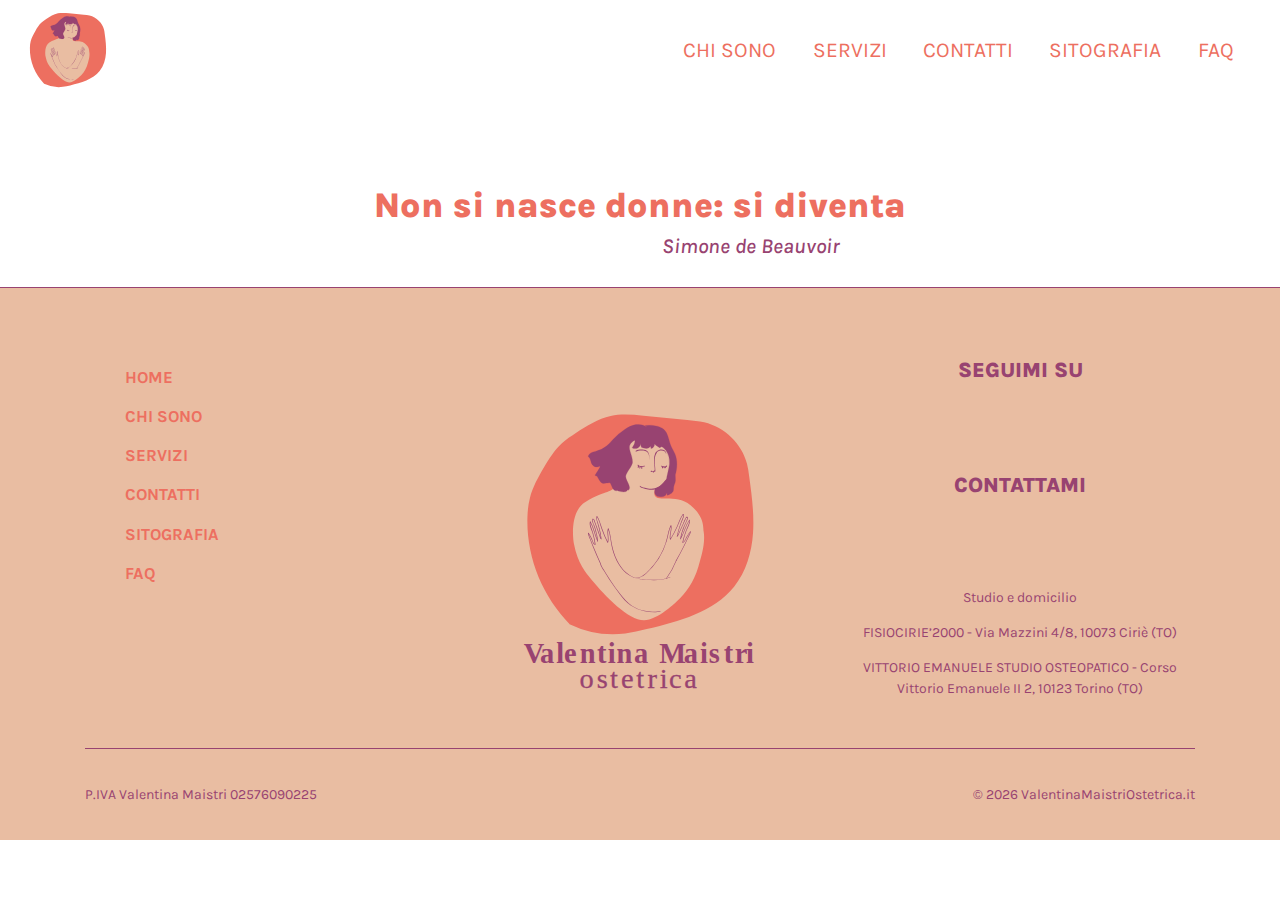
==== benessere-femminile.html @ b264610e "stuff" ====
<!DOCTYPE html>
<html lang="it" dir="ltr">

<head>

  <title>Sitografia | Valentina Maistri Ostetrica</title>

  <meta charset="utf-8">
  <meta name="viewport" content="width=device-width, initial-scale=1.0">

  <meta name="description" content="Valentina Maistri Ostetrica">
  <meta name="twitter:card" content="summary_large_image" />
  <meta name="twitter:site" content="https://www.valentinamaistriostetrica.it/" />
  <meta name="twitter:title" content="Valentina Maistri Ostetrica" />
  <meta name="twitter:image" content="https://www.valentinamaistriostetrica.it/img/logo.svg" />
  <meta property="og:url" content="https://www.valentinamaistriostetrica.it/" />
  <meta property="og:type" content="website" />
  <meta property="og:locale" content="it_IT" />
  <meta property="og:title" content="Valentina Maistri Ostetrica" />
  <meta property="og:description" content="Valentina Maistri Ostetrica" />
  <meta property="og:image" content="https://www.valentinamaistriostetrica.it/img/logo.svg" />
  <!-- <meta property="og:image:width" content="" />
  <meta property="og:image:height" content="" /> -->

  <!-- favicon -->
  <link rel="icon" type="image/png" href="/img/favicon.png">

  <!-- fonts -->
  <link href="https://fonts.googleapis.com/css?family=Karla:400,700&display=swap" rel="stylesheet">
  <link rel="stylesheet" href="https://use.fontawesome.com/releases/v5.7.2/css/all.css" integrity="sha384-fnmOCqbTlWIlj8LyTjo7mOUStjsKC4pOpQbqyi7RrhN7udi9RwhKkMHpvLbHG9Sr" crossorigin="anonymous">

  <!-- css -->
  <link rel="stylesheet" href="/css/lib/bootstrap.min.css">
  <link rel="stylesheet" href="/css/main.css">

</head>

<body>
  <div id="headerBar"></div>

  <div class="container">
    <div class="row mt-5">
      <div class="col-12 mt-5 mb-4 text-center">
        <h1 class="quote">Non si nasce donne: si diventa</h1>
        <h4 class="author">Simone de Beauvoir</h4>
      </div>
    </div>
  </div>

  <div id="footerBar"></div>

  <script src="/js/lib/jquery-3.4.1.min.js"></script>
  <script src="/js/lib/bootstrap.bundle.min.js"></script>
  <script src="/js/index.js"></script>
</body>

</html>
---- css/main.css ----
/* VARIABLES */
:root {
  --vm-wine: #984371;
  --vm-skin: #e9bda2;
  --vm-corallo: #ed6f60;
  --vm-rosa: #e78aa7;
  --vm-lilla: #b588b4;
  --vm-verde: #66bda1;
  --vm-azzurro: #93c4c5;
  --vm-ocra: #f49e62;
  --vm-corallo: #ed6f60;
}

/* GENERAL */
html, body {
  font-size: 14px;
  overflow-x: hidden;
  font-family: 'Karla', sans-serif;
  /* background: var(--vm-skin); */
}

@media screen and (min-width: 1600px) {
  html, body {
    font-size: 16px;
  }
}

a {
  transition: opacity .3s;
}

a:hover {
  opacity: .7;
}

hr.wine {
  width: 100%;
  border-top: 1px solid var(--vm-wine);
}

.color-wine {
  color: var(--vm-wine);
}

.color-corallo {
  color: var(--vm-corallo);
}

.color-skin {
  color: var(--vm-skin);
}

.weight-900 {
  font-weight: 900;
}

.pt-5rem {
  padding-top: 5rem !important;
}

.pb-5rem {
  padding-bottom: 5rem !important;
}

.icons {
  margin-top: 1rem;
}

.icons .icon {
  color: var(--vm-corallo);
  font-size: 1.6rem;
  padding: 0 .6rem;
  cursor: pointer;
}


/* NAVBAR */
nav {
  padding: .5rem 2rem !important;
}

#navbar-logo {
  width: 80px;
  height: auto;
}

.nav-item {
  font-size: 1.5rem;
  padding: 0 .8rem;
}

.nav-item .nav-link {
  color: var(--vm-corallo) !important;
}

/* MOBILE TTOGGLRE */
.navbar-light .navbar-toggler {
  border: none;
}

.navbar-light .navbar-toggler-icon {
  background-image: url("data:image/svg+xml,%3csvg xmlns='http://www.w3.org/2000/svg' width='30' height='30' viewBox='0 0 30 30'%3e%3cpath stroke='rgb(237, 111, 96)' stroke-linecap='round' stroke-miterlimit='10' stroke-width='3' d='M4 7h22M4 15h22M4 23h22'/%3e%3c/svg%3e");
}

/* FOOTER */
footer {
  background: var(--vm-skin);
}

#footer-logo {
  width: 300px;
  height: auto;
  margin-top: 3rem;
}

#footerBar {
  border-top: 1px solid var(--vm-wine);
}

.social-icons > a:hover {
  text-decoration: none;
}

.social-icon {
  font-size: 3rem;
  color: var(--vm-corallo);
  padding: 0 2rem;
  transition: all .3s;
  cursor: pointer;
}

.social-icon:hover {
  color: var(--vm-wine);
}

ul.footer-site-map {
  list-style: none;
}

ul.footer-site-map > li {
  padding: .5rem 0;
  font-size: 1.2rem;
  font-weight: 700;
}

ul.footer-site-map > li > a {
  color: var(--vm-corallo);
}

/* OTHER STUFF */
.quote {
  font-weight: 900;
  color: var(--vm-corallo);
}

.author {
  color: var(--vm-wine);
  position: relative;
  left: 10%;
  font-style: italic;
}

#header {
  text-transform: uppercase;
  font-weight: 100;
  letter-spacing: 3px;
  margin-top: 5rem;
  color: var(--vm-wine);
}

.contacts-list {
  font-size: 1.7rem;
  color: var(--vm-wine);
  list-style: none;
  padding: 0;
}

.contacts-list > li {
  padding: .4rem 0;
}

.contacts-list i {
  margin-right: .8rem;
}

.separator-line {
  width: 100%;
  height: 1px;
  background-color: var(--vm-wine);
  margin: 3rem 0;
}

.paragraph-intro {
  color: var(--vm-wine);
  font-weight: 900;
}

.servizi-links {
  color: var(--vm-azzurro);
  font-size: 1.3rem;
  font-weight: 700;
}
/* SMALL SCREENS AND iPad PRO */
@media screen and (max-width: 1199px) {}

/* VERY SMALL SCREENS AND LARGE TABLETS */
@media screen and (max-width: 991px) {}

/* TABLETS */
@media screen and (max-width: 768px) {}

/* SMARTPHONES (portait) */
@media screen and (max-width: 576px) {
  ul.footer-site-map {
    padding: 0;
  }

  ul.footer-site-map > li {
    padding: .7rem 0;
  }

  #footer-logo {
    margin: 3rem 0;
  }

  .icons .icon {
    font-size: 2rem;
    padding: 0 1rem;
  }

  .contacts-list {
    font-size: 1.4rem;
  }

  .contacts-list > li {
    display: flex;
    flex-direction: column;
    padding: 1.2rem 0;
  }
}
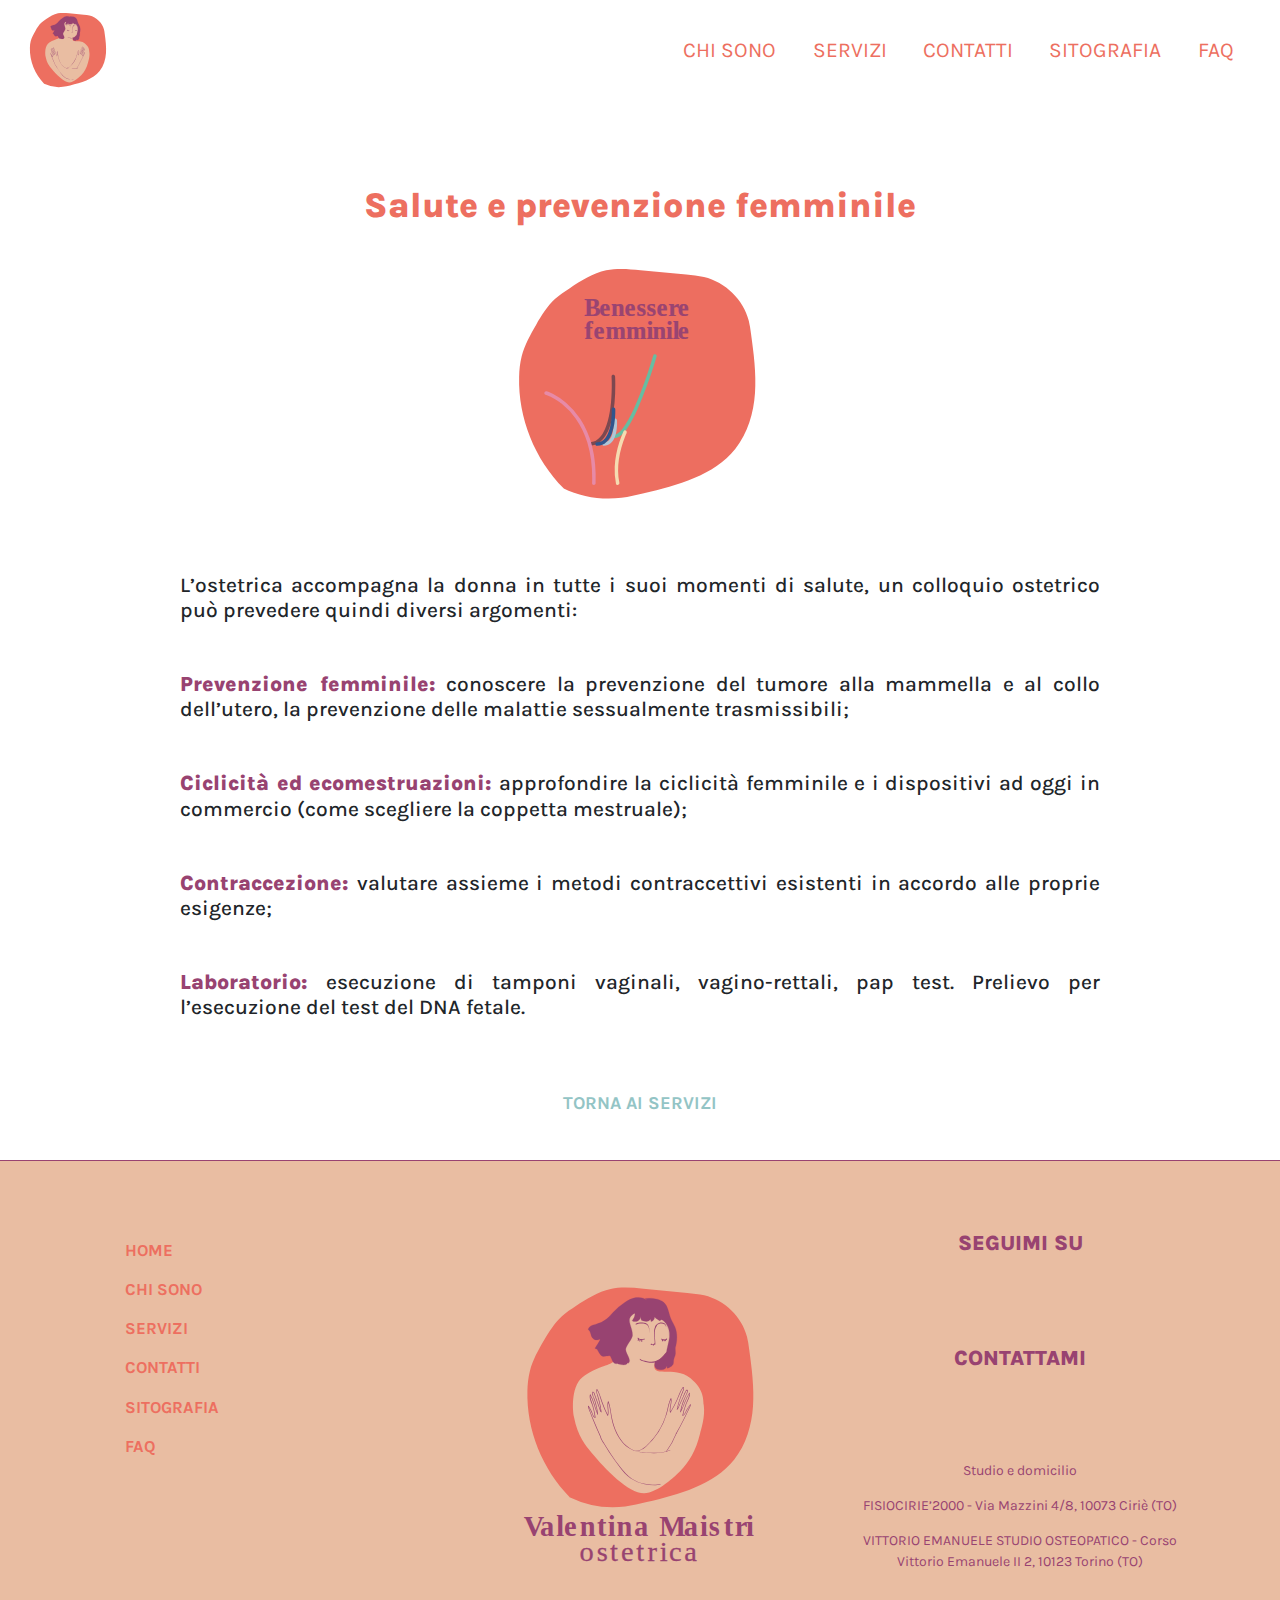
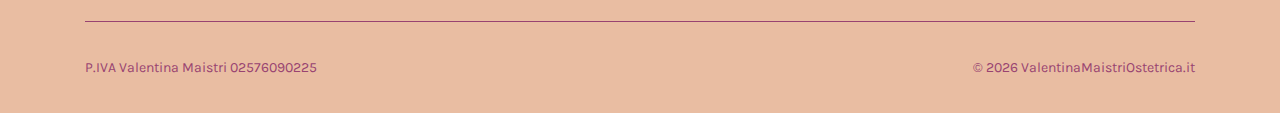
==== commit 4d9fa892: "content update" ====
--- a/benessere-femminile.html
+++ b/benessere-femminile.html
@@ -41,10 +41,48 @@
   <div class="container">
     <div class="row mt-5">
       <div class="col-12 mt-5 mb-4 text-center">
-        <h1 class="quote">Non si nasce donne: si diventa</h1>
-        <h4 class="author">Simone de Beauvoir</h4>
+        <h1 class="quote">Salute e prevenzione femminile</h1>
+      </div>
+      <div class="col-12 col-xl-3 mx-auto">
+        <img src="/img/iconesito-03.svg" alt="Salute e prevenzione femminile">
       </div>
     </div>
+    <div class="row my-5">
+      <div class="col-12 col-xl-10 mx-auto text-justify my-4">
+        <h4>L’ostetrica accompagna la donna in tutte i suoi momenti di salute,
+          un colloquio ostetrico può prevedere quindi diversi argomenti:</h4>
+      </div>
+      <div class="col-12 col-xl-10 mx-auto text-justify my-4">
+        <h4> <span class="paragraph-intro">Prevenzione femminile:</span>
+         conoscere la prevenzione del tumore alla mammella e al collo dell’utero,
+         la prevenzione delle malattie sessualmente trasmissibili;
+        </h4>
+      </div>
+      <div class="col-12 col-xl-10 mx-auto text-justify my-4">
+        <h4> <span class="paragraph-intro">Ciclicità ed ecomestruazioni:</span>
+          approfondire la ciclicità femminile e i dispositivi ad oggi in
+          commercio (come scegliere la coppetta mestruale);
+        </h4>
+      </div>
+      <div class="col-12 col-xl-10 mx-auto text-justify my-4">
+        <h4> <span class="paragraph-intro">Contraccezione:</span>
+          valutare assieme i metodi contraccettivi esistenti in accordo alle proprie esigenze;
+       </h4>
+      </div>
+      <div class="col-12 col-xl-10 mx-auto text-justify my-4">
+        <h4> <span class="paragraph-intro">Laboratorio:</span>
+          esecuzione di tamponi vaginali, vagino-rettali, pap test. Prelievo per
+          l’esecuzione del test del DNA fetale.
+        </h4>
+      </div>
+    </div>
+
+    <div class="row my-5">
+      <div class="col-12 text-center">
+        <a class="servizi-links" href="/servizi">TORNA AI SERVIZI</a>
+      </div>
+    </div>
+
   </div>
 
   <div id="footerBar"></div>
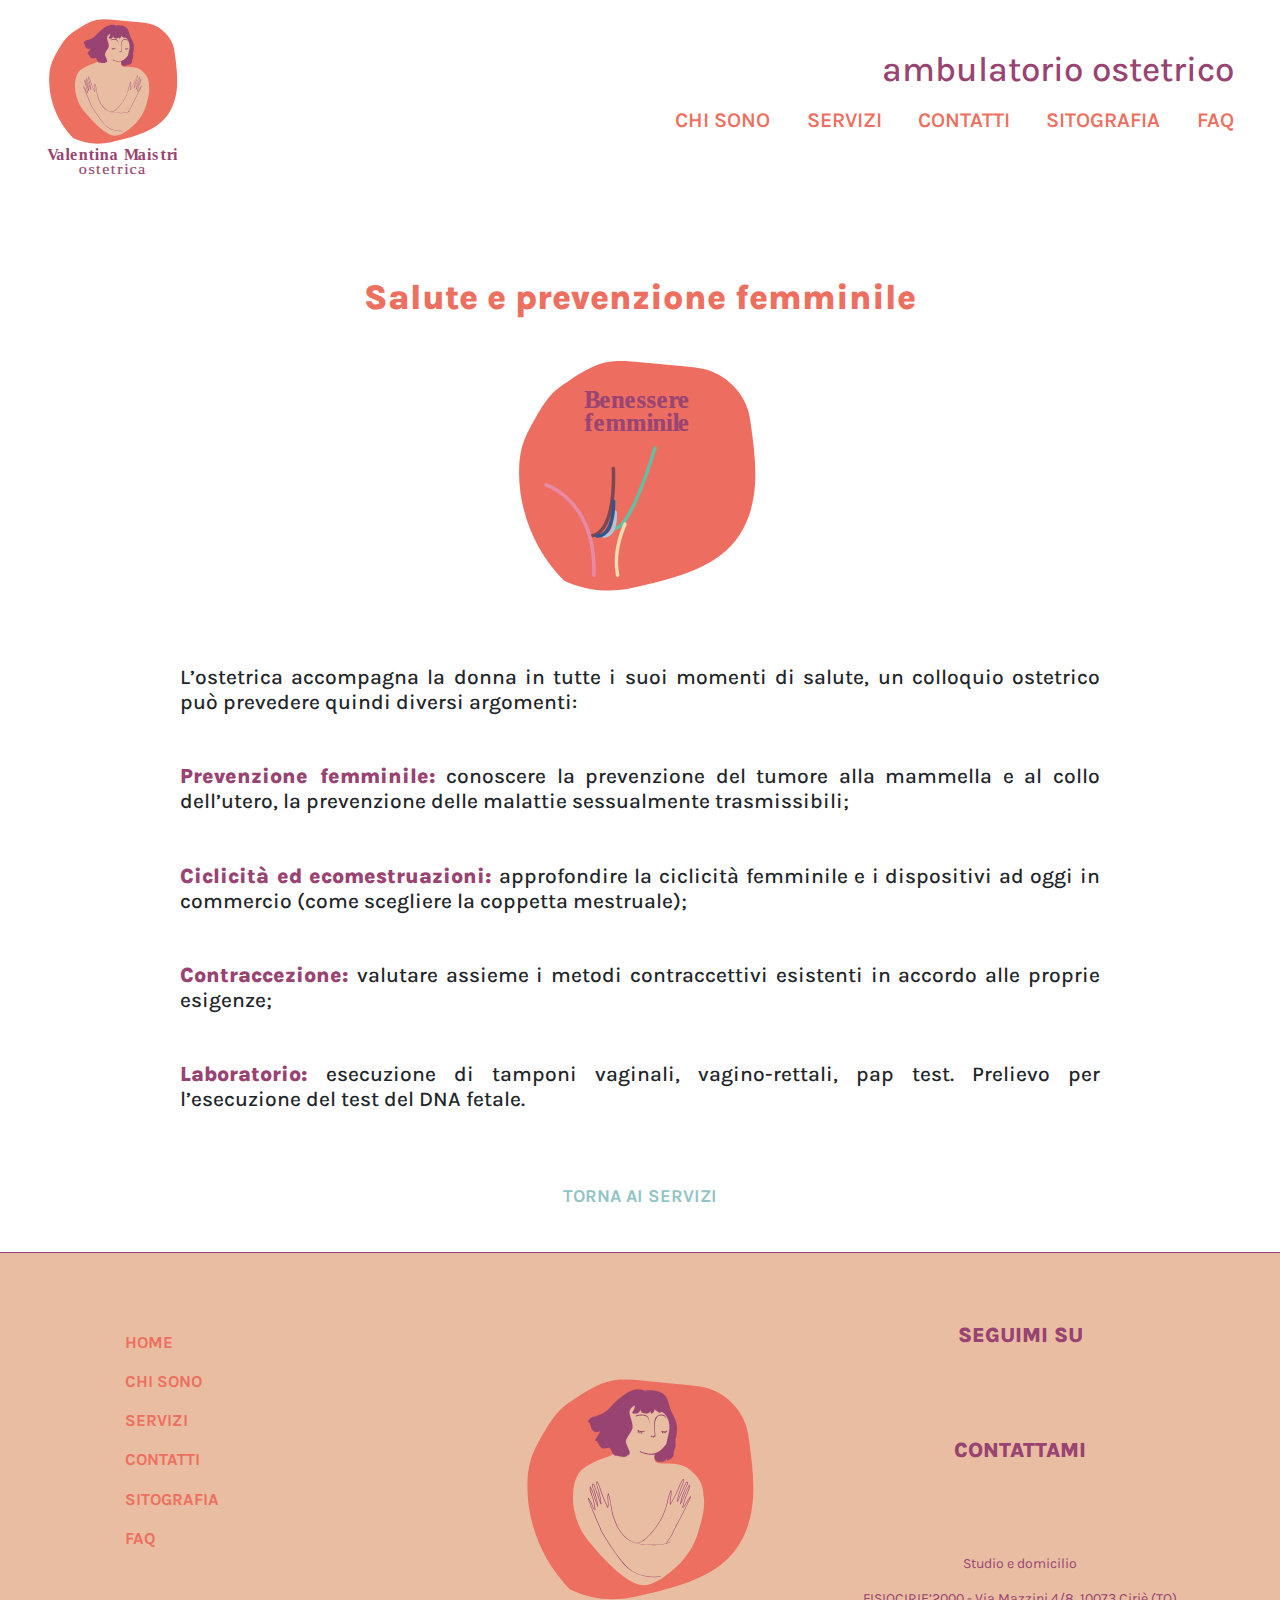
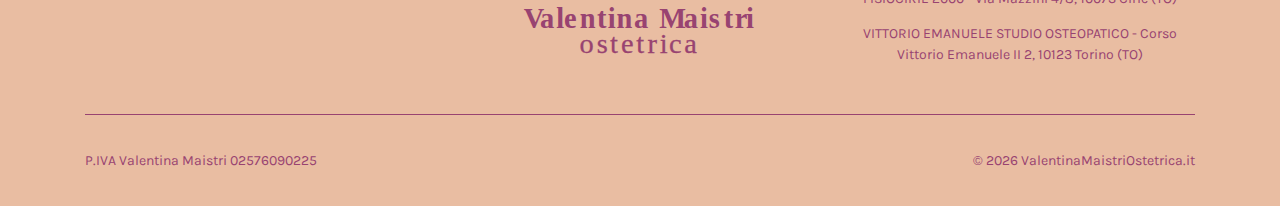
==== commit cc0cf732: "new home page" ====
--- a/benessere-femminile.html
+++ b/benessere-femminile.html
@@ -3,7 +3,7 @@
 
 <head>
 
-  <title>Sitografia | Valentina Maistri Ostetrica</title>
+  <title>Salute e prevenzione femminile | Valentina Maistri Ostetrica</title>
 
   <meta charset="utf-8">
   <meta name="viewport" content="width=device-width, initial-scale=1.0">
--- a/css/main.css
+++ b/css/main.css
@@ -80,8 +80,14 @@
 }
 
 #navbar-logo {
-  width: 80px;
+  width: 170px;
   height: auto;
+}
+
+#nabvar-title {
+  color: var(--vm-wine);
+  padding: 0 1.3rem 0 0;
+  /* font-style: italic; */
 }
 
 .nav-item {
@@ -90,6 +96,7 @@
 }
 
 .nav-item .nav-link {
+  font-weight: 600;
   color: var(--vm-corallo) !important;
 }
 
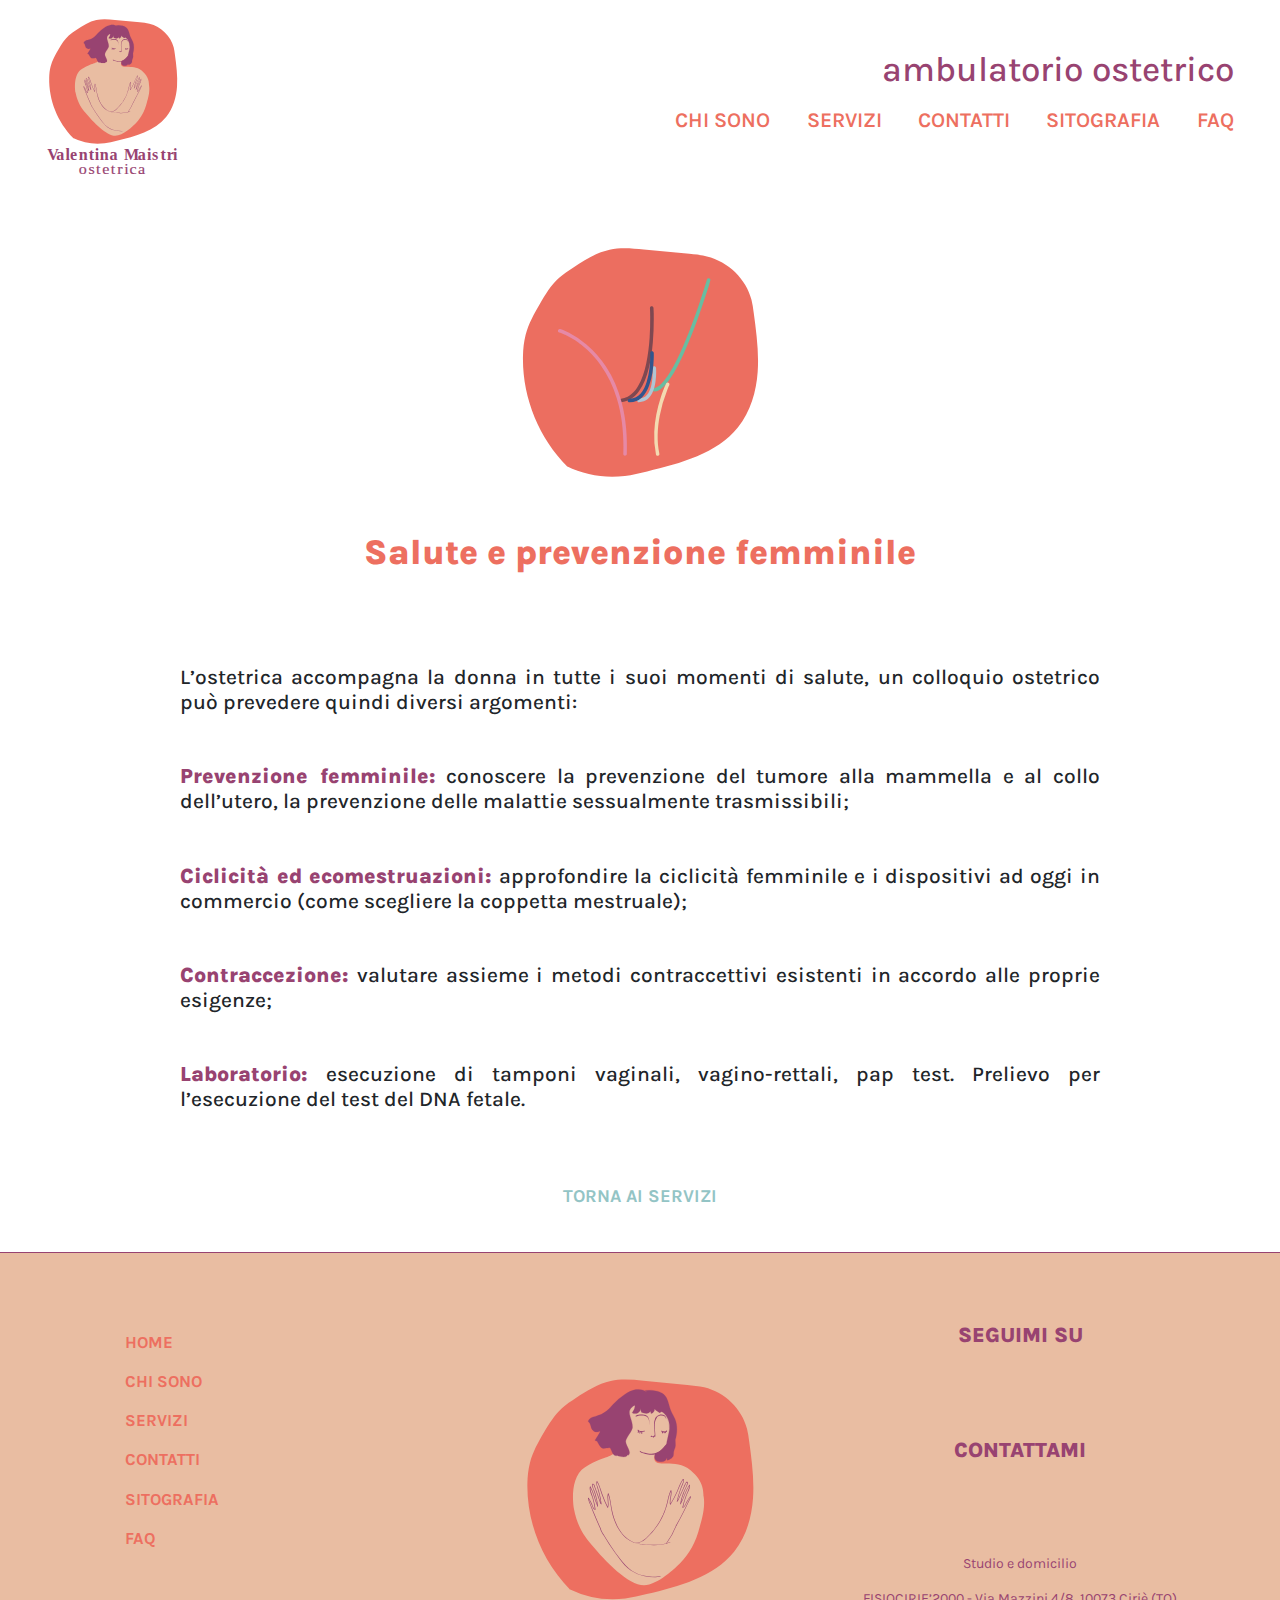
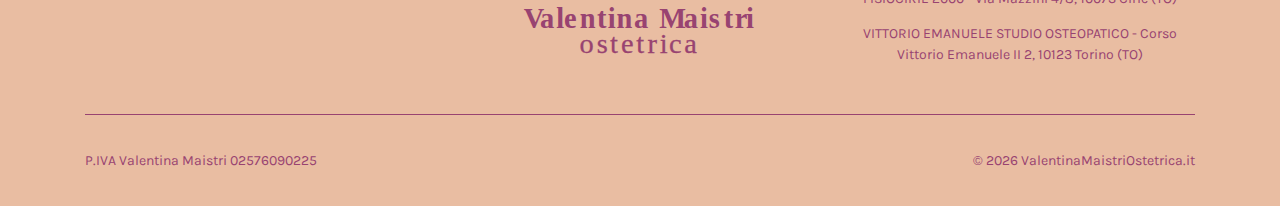
==== commit 7515a55b: "update servizi logos" ====
--- a/benessere-femminile.html
+++ b/benessere-femminile.html
@@ -8,19 +8,19 @@
   <meta charset="utf-8">
   <meta name="viewport" content="width=device-width, initial-scale=1.0">
 
-  <meta name="description" content="Valentina Maistri Ostetrica">
+  <meta name="description" content="Salute e prevenzione femminile | Valentina Maistri Ostetrica">
   <meta name="twitter:card" content="summary_large_image" />
   <meta name="twitter:site" content="https://www.valentinamaistriostetrica.it/" />
-  <meta name="twitter:title" content="Valentina Maistri Ostetrica" />
-  <meta name="twitter:image" content="https://www.valentinamaistriostetrica.it/img/logo.svg" />
+  <meta name="twitter:title" content="Salute e prevenzione femminile | Valentina Maistri Ostetrica" />
+  <meta name="twitter:image" content="https://www.valentinamaistriostetrica.it/img/logo.png" />
   <meta property="og:url" content="https://www.valentinamaistriostetrica.it/" />
   <meta property="og:type" content="website" />
   <meta property="og:locale" content="it_IT" />
-  <meta property="og:title" content="Valentina Maistri Ostetrica" />
-  <meta property="og:description" content="Valentina Maistri Ostetrica" />
-  <meta property="og:image" content="https://www.valentinamaistriostetrica.it/img/logo.svg" />
-  <!-- <meta property="og:image:width" content="" />
-  <meta property="og:image:height" content="" /> -->
+  <meta property="og:title" content="Salute e prevenzione femminile | Valentina Maistri Ostetrica" />
+  <meta property="og:description" content="Salute e prevenzione femminile | Valentina Maistri Ostetrica" />
+  <meta property="og:image" content="https://www.valentinamaistriostetrica.it/img/logo.png" />
+  <meta property="og:image:width" content="1000" />
+  <meta property="og:image:height" content="1000" />
 
   <!-- favicon -->
   <link rel="icon" type="image/png" href="/img/favicon.png">
@@ -40,11 +40,11 @@
 
   <div class="container">
     <div class="row mt-5">
+      <div class="col-12 col-xl-3 mx-auto">
+        <img src="/img/iconesito-03-logo.svg" alt="Salute e prevenzione femminile">
+      </div>
       <div class="col-12 mt-5 mb-4 text-center">
         <h1 class="quote">Salute e prevenzione femminile</h1>
-      </div>
-      <div class="col-12 col-xl-3 mx-auto">
-        <img src="/img/iconesito-03.svg" alt="Salute e prevenzione femminile">
       </div>
     </div>
     <div class="row my-5">
--- a/css/main.css
+++ b/css/main.css
@@ -26,6 +26,7 @@
 }
 
 a {
+  color: var(--vm-verde);
   transition: opacity .3s;
 }
 
@@ -73,6 +74,10 @@
   cursor: pointer;
 }
 
+.bordered-img {
+  padding: .2rem;
+  border: 1px solid var(--vm-wine);
+}
 
 /* NAVBAR */
 nav {
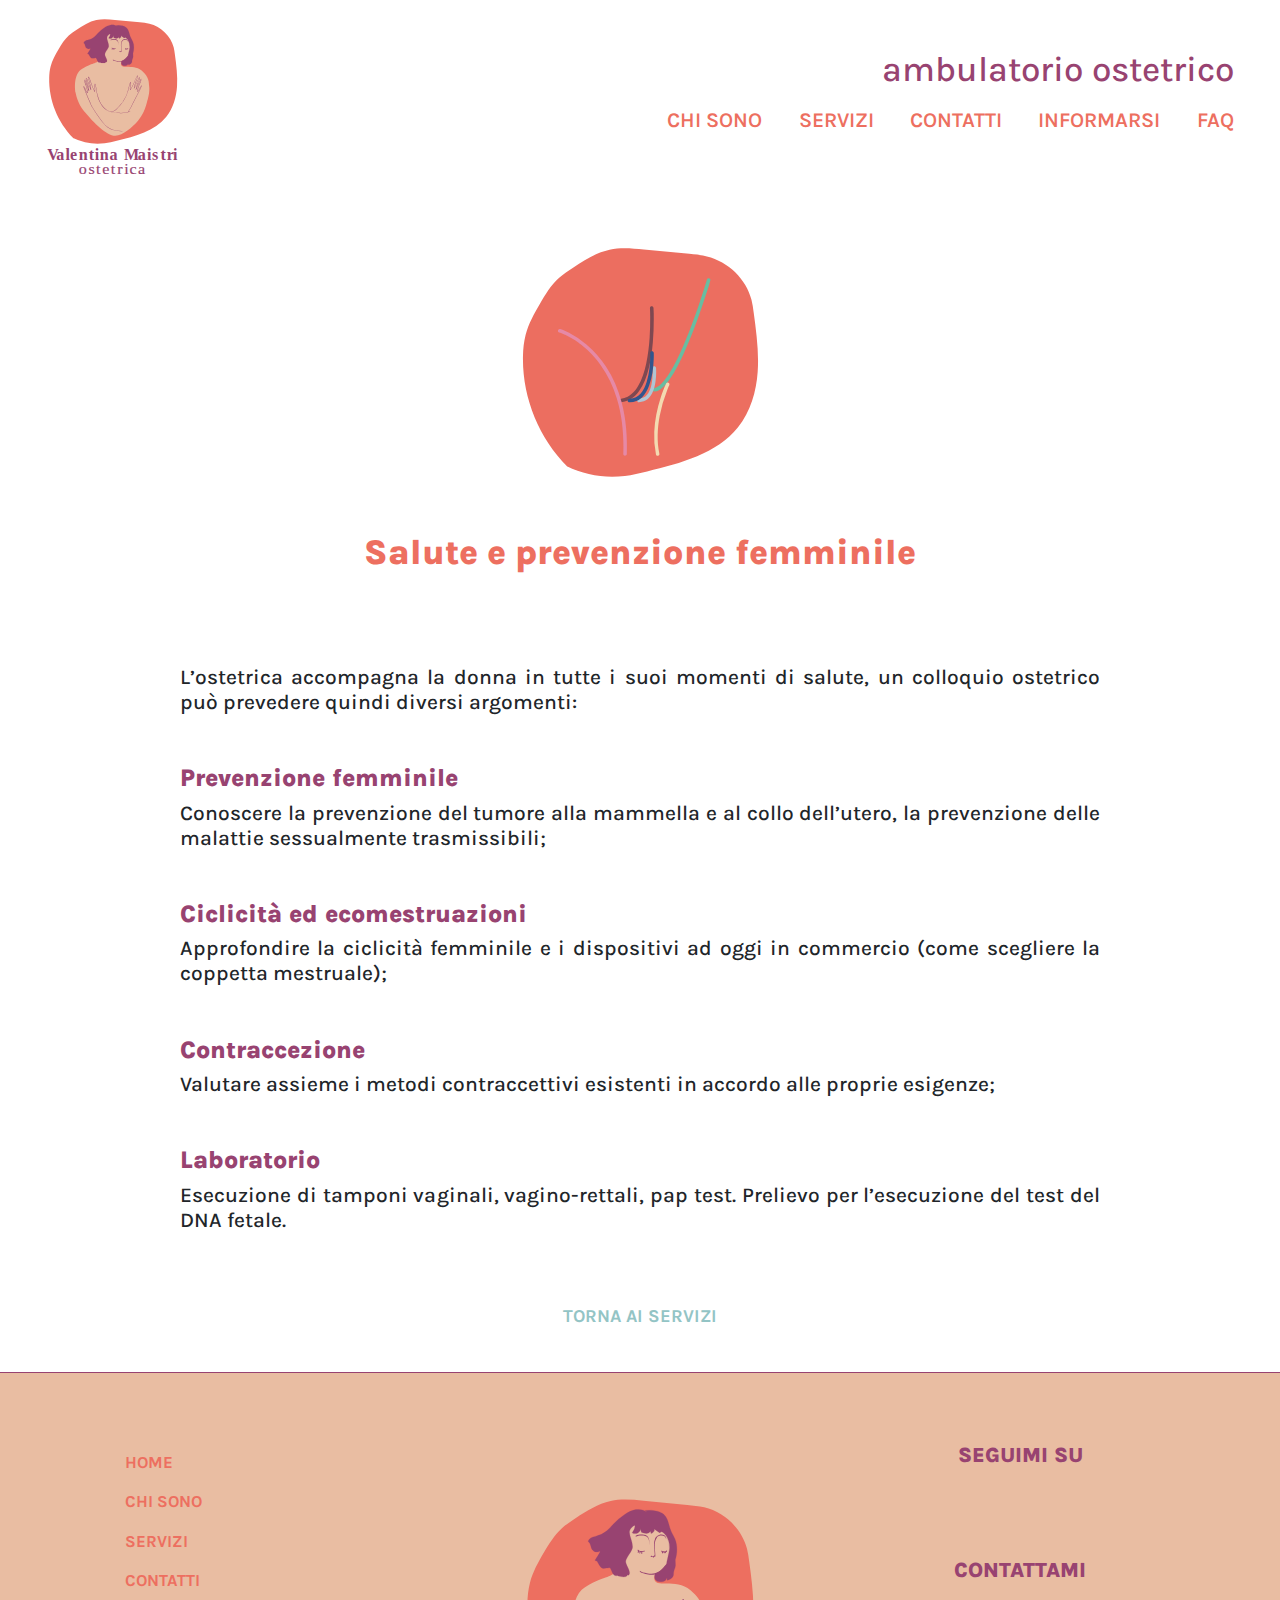
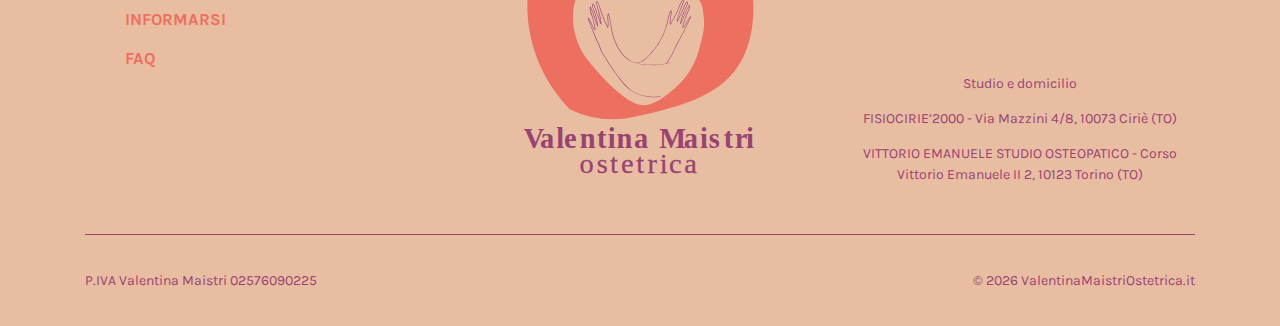
==== commit 2d51b888: "update content" ====
--- a/benessere-femminile.html
+++ b/benessere-femminile.html
@@ -53,25 +53,29 @@
           un colloquio ostetrico può prevedere quindi diversi argomenti:</h4>
       </div>
       <div class="col-12 col-xl-10 mx-auto text-justify my-4">
-        <h4> <span class="paragraph-intro">Prevenzione femminile:</span>
-         conoscere la prevenzione del tumore alla mammella e al collo dell’utero,
+        <h3><span class="paragraph-intro">Prevenzione femminile</span></h3>
+        <h4>
+         Conoscere la prevenzione del tumore alla mammella e al collo dell’utero,
          la prevenzione delle malattie sessualmente trasmissibili;
         </h4>
       </div>
       <div class="col-12 col-xl-10 mx-auto text-justify my-4">
-        <h4> <span class="paragraph-intro">Ciclicità ed ecomestruazioni:</span>
-          approfondire la ciclicità femminile e i dispositivi ad oggi in
+        <h3><span class="paragraph-intro">Ciclicità ed ecomestruazioni</span></h3>
+        <h4>
+          Approfondire la ciclicità femminile e i dispositivi ad oggi in
           commercio (come scegliere la coppetta mestruale);
         </h4>
       </div>
       <div class="col-12 col-xl-10 mx-auto text-justify my-4">
-        <h4> <span class="paragraph-intro">Contraccezione:</span>
-          valutare assieme i metodi contraccettivi esistenti in accordo alle proprie esigenze;
+        <h3><span class="paragraph-intro">Contraccezione</span></h3>
+        <h4>
+          Valutare assieme i metodi contraccettivi esistenti in accordo alle proprie esigenze;
        </h4>
       </div>
       <div class="col-12 col-xl-10 mx-auto text-justify my-4">
-        <h4> <span class="paragraph-intro">Laboratorio:</span>
-          esecuzione di tamponi vaginali, vagino-rettali, pap test. Prelievo per
+        <h3><span class="paragraph-intro">Laboratorio</span></h3>
+        <h4>
+          Esecuzione di tamponi vaginali, vagino-rettali, pap test. Prelievo per
           l’esecuzione del test del DNA fetale.
         </h4>
       </div>
--- a/css/main.css
+++ b/css/main.css
@@ -51,6 +51,10 @@
   color: var(--vm-skin);
 }
 
+.color-black {
+  color: #000;
+}
+
 .weight-900 {
   font-weight: 900;
 }
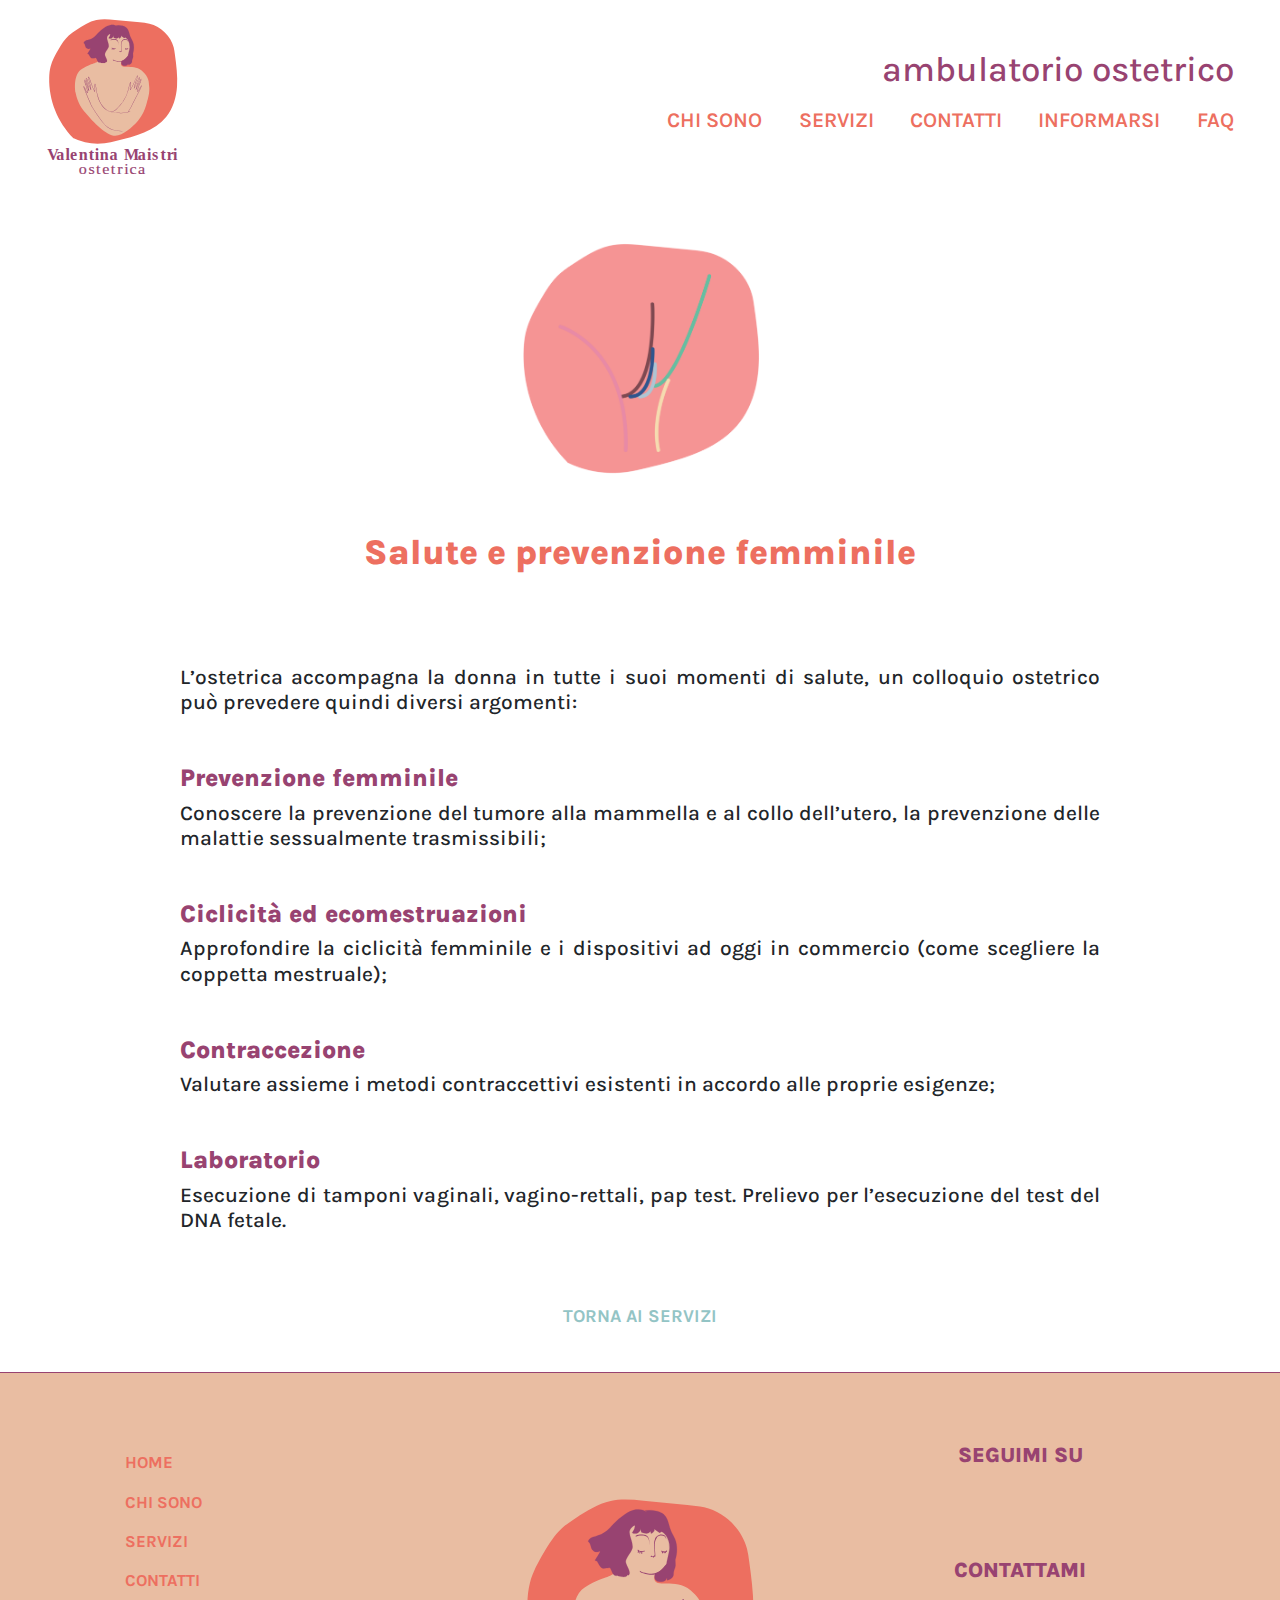
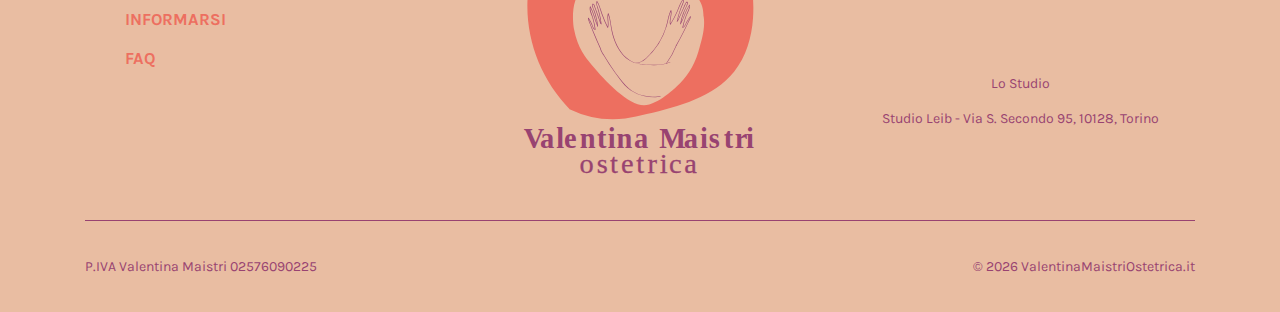
==== commit 71c9d53e: "update content (WIP)" ====
--- a/benessere-femminile.html
+++ b/benessere-femminile.html
@@ -41,7 +41,7 @@
   <div class="container">
     <div class="row mt-5">
       <div class="col-12 col-xl-3 mx-auto">
-        <img src="/img/iconesito-03-logo.svg" alt="Salute e prevenzione femminile">
+        <img src="/img/inconesito23-05.png" alt="Salute e prevenzione femminile">
       </div>
       <div class="col-12 mt-5 mb-4 text-center">
         <h1 class="quote">Salute e prevenzione femminile</h1>
--- a/css/main.css
+++ b/css/main.css
@@ -19,6 +19,10 @@
   /* background: var(--vm-skin); */
 }
 
+img {
+  width: 100%;
+}
+
 @media screen and (min-width: 1600px) {
   html, body {
     font-size: 16px;
